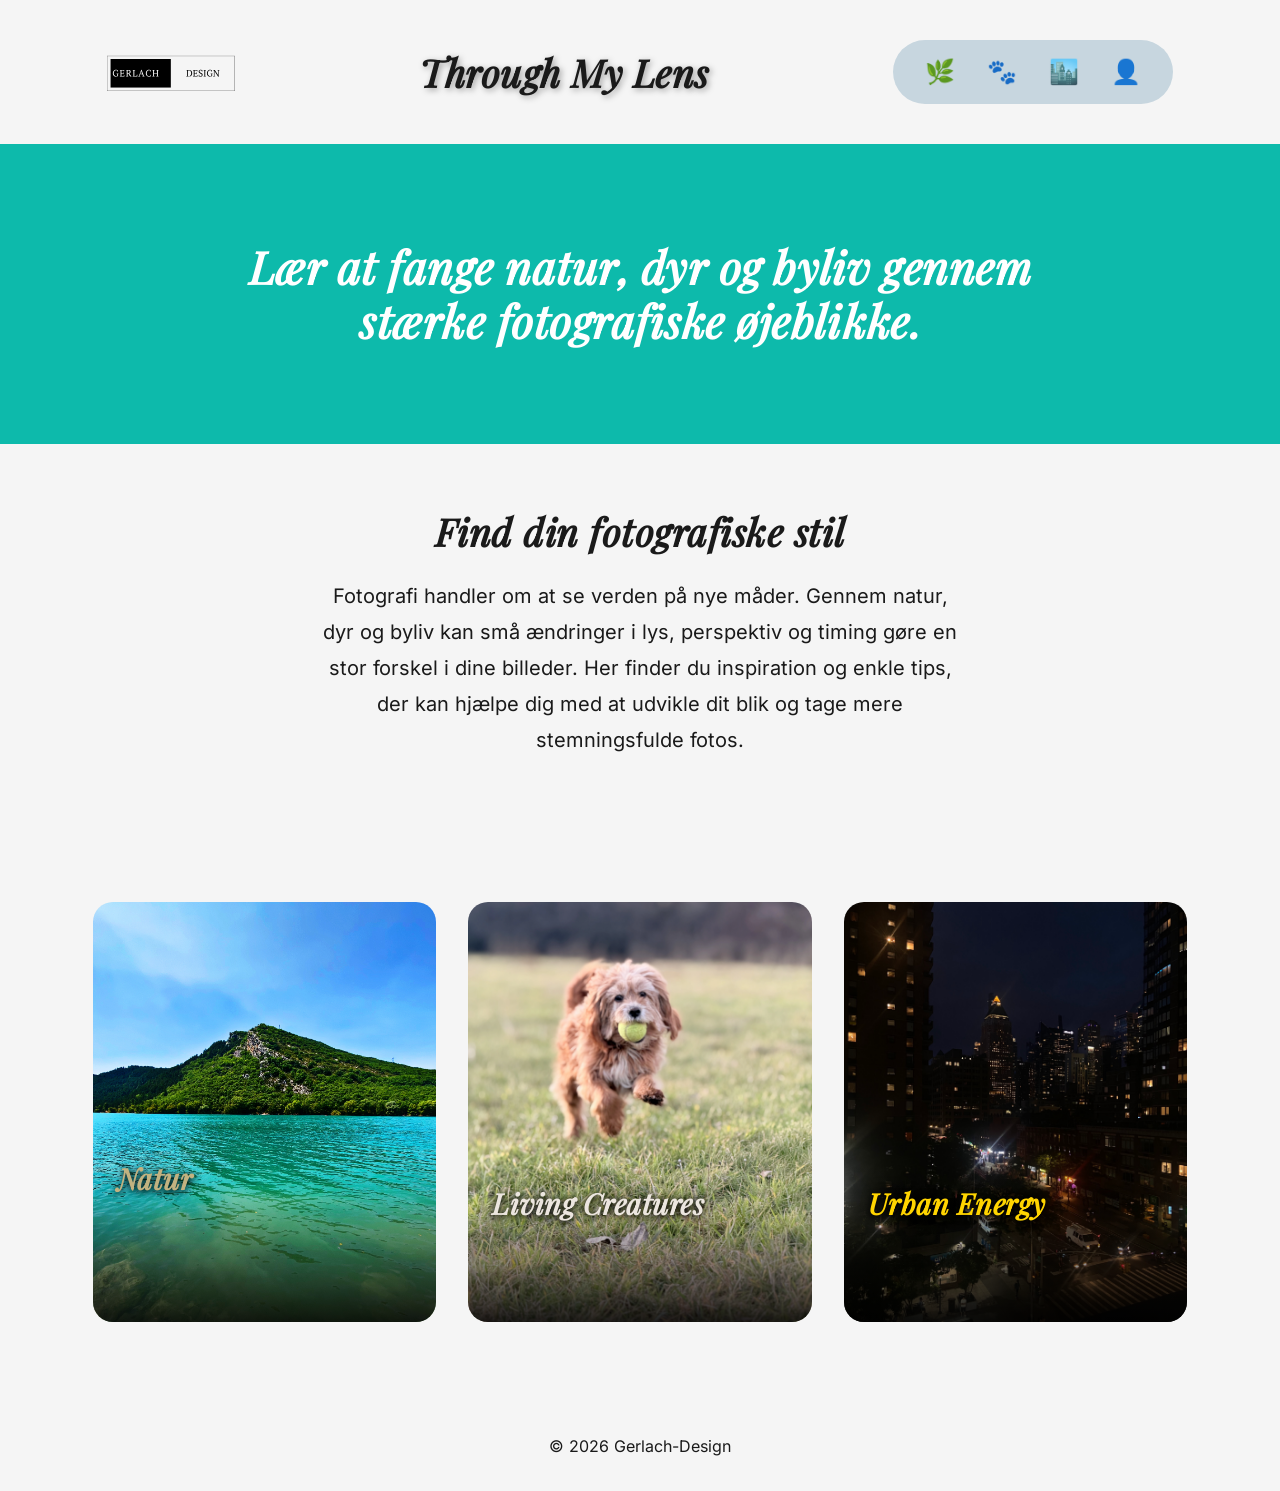
==== index.html @ 9f119507 "change for 2 css's to 4 and some other changes" ====
<!DOCTYPE html>
<html lang="da">
<head>
  <meta charset="UTF-8">
  <meta name="viewport" content="width=device-width, initial-scale=1.0">
  <meta name="robots" content="noindex, nofollow">
  <meta name="description" content="Through My Lens – A visual exploration of nature, living creatures and urban energy.">
  <title>Through My Lens</title>
  <link rel="stylesheet" href="css/general.css">
  <link rel="stylesheet" href="css/layout.css">
  <link rel="stylesheet" href="css/themes.css">
  <link rel="stylesheet" href="css/mobile.css">

  <link rel="icon" type="image/png" href="assets/imgs/favicon.png">
</head>
<body class="home">
<header class="main-header">

  <div class="container">

    <div class="header-inner">

    <div class="header-left">
<img src="assets/imgs/forside/Gerlach-Design.svg" 
class="site-logo">
</div>

<div class="header-center">
<h1><em>Through My Lens</em></h1>
</div>

<div class="header-right">
<button class="burger" id="burger">
☰
</button>
</div>

    <nav class="icon-nav" id="mobileNav">
    <a href="calm-nature.html" class="nav-item">🌿</a>
    <a href="living-creatures.html" class="nav-item">🐾</a>
    <a href="urban-energy.html" class="nav-item">🏙️</a>
    <a href="kontakt.html" class="nav-item">👤</a>
    </nav>

    </div>

</div>

</header>

<main>
  <section class="hero">
    <h2>Lær at fange natur, dyr og byliv gennem stærke fotografiske øjeblikke.</h2>
  </section>

  <section class="intro container">

<h2>Find din fotografiske stil</h2>

<p>
Fotografi handler om at se verden på nye måder. 
Gennem natur, dyr og byliv kan små ændringer i lys, perspektiv og timing gøre en stor forskel i dine billeder. 
Her finder du inspiration og enkle tips, der kan hjælpe dig med at udvikle dit blik og tage mere stemningsfulde fotos.
</p>

</section>


  <section class="cta-section">
  <div class="cta-grid container">

  <a href="calm-nature.html" class="cta-card">
  <img src="assets/imgs/forside/cta-cn.webp" alt="Natur landskab i naturligt lys">

  <div class="cta-overlay">
    <h2>Natur</h2>
    <p>Fang naturens stemning – lær at arbejde med lys, farver og komposition.</p>
    <span>→ Klik på billedet for at få tips og inspiration</span>
  </div>
</a>
<a href="living-creatures.html" class="cta-card">
  <img src="assets/imgs/forside/cta-lc.webp" alt="Hund i bevægelse i naturligt lys">

  <div class="cta-overlay">
    <h2>Living Creatures</h2>
    <p>Lær at tage levende dyrebilleder – også når motivet er i bevægelse.</p>
    <span>→ Klik på billedet for at få tips og inspiration</span>
  </div>
</a>

   <a href="urban-energy.html" class="cta-card">
  <img src="assets/imgs/forside/cta-ue.webp" alt="Byliv med arkitektur og lys">

  <div class="cta-overlay">
    <h2>Urban Energy</h2>
    <p>Find motiver i hverdagen og skab stærke billeder af byens energi.</p>
    <span>→ Klik på billedet for at få tips og inspiration</span>
  </div>
</a>

  </div>
</section>
</main>

<footer>

<p> &copy; 2026 Gerlach-Design  </p>

</footer>

<script src="js/script.js"></script>
</body>
</html>
---- css/general.css ----
/* RESET */

*{
margin:0;
padding:0;
box-sizing:border-box;
}

/* WEBFONTS */

@font-face {
font-family:"Inter";
src:url("../fonts/Inter-VariableFont_opsz,wght.woff") format("woff");
}

@font-face {
font-family:"Playfair Display";
src:url("../fonts/PlayfairDisplay-Italic-VariableFont_wght.woff") format("woff");
}

@font-face {
font-family:"Oswald";
src:url("../fonts/Oswald-VariableFont_wght.woff") format("woff");
}

/* BASE */

body{
font-family:'Inter',sans-serif;
line-height:1.6;
color:#1a1a1a;
background:#f5f5f5;
opacity:0;
transition:opacity 0.4s ease;
}

body.loaded{
opacity:1;
}

body.fade-out{
opacity:0;
}

/* BURGER BUTTON */

.burger {
display:none;
background:none;
border:none;
font-size:1.8rem;
cursor:pointer;
}
/* Burger default */
.burger{
font-size:1.8rem;
background:none;
border:none;
cursor:pointer;
}

/* Calm Nature */
.calm-nature .burger{
color:#C2B280;
}

/* Living Creatures */
.living-creatures .burger{
color:#C2B280;
}

/* Urban Energy */
.urban-energy .burger{
color:#FFD400;
}
/* TYPOGRAPHY */

h1,h2,h3{
font-family:'Playfair Display',serif;
font-weight:700;
line-height:1.2;
letter-spacing:0.5px;
}

p{
font-size:1rem;
font-weight:400;
}

/* HEADER TITLE */

.main-header h1{
font-size:2.4rem;
text-shadow:2px 2px 6px rgba(0,0,0,0.35);
}

/* HERO TEXT */

.hero h2{
font-size:2.8rem;
max-width:900px;
margin:0 auto;
}

/* CTA TEXT */

.cta-overlay h2{
font-size:1.8rem;
}

.cta-overlay span{
font-size:0.85rem;
font-weight:500;
}

/* CONTAINER */

.container{
width:90%;
max-width:1200px;
margin:0 auto;
}

/* NAV */

.nav-item{
font-size:1.5rem;
text-decoration:none;
transition:transform 0.3s ease;
}

.nav-item:hover{
transform:translateY(-3px) scale(1.1);
}

/* DIVIDER */

.section-divider{
border:none;
height:2px;
background-color:#3E5F4F;
opacity:0.5;
margin:5rem auto;
max-width:900px;
}
---- css/layout.css ----
html, body{
height:100%;
}

body{
display:flex;
flex-direction:column;
min-height:100vh;
}

main{
flex:1;
}

/* HEADER */

.main-header{
padding:2rem 3rem;
}

/* ================= */
/* HEADER LAYOUT */
/* ================= */

.main-header{
padding:2rem 3rem;
}

.header-inner{
display:flex;
align-items:center;
justify-content:space-between;
}

.header-left{
display:flex;
align-items:center;
}

.header-center{
text-align:center;
flex:1;
}

.header-right{
display:flex;
align-items:center;
justify-content:flex-end;
}

.site-logo{
height:80px;
display:block;
}

/* NAV BAR */

.icon-nav{
display:flex;
gap:2rem;
background:#c7d6df;
padding:0.8rem 2rem;
border-radius:50px;
}

/* HERO */

.hero{
padding:10rem 2rem;
text-align:center;
}

/* INTRO */

.intro{
max-width:650px;
margin:4rem auto;
text-align:center;
}

.intro h2{
font-size:2.4rem;
margin-bottom:1.5rem;
}

.intro p{
font-size:1.25rem;
line-height:1.8;
}
/* CTA GRID */

.cta-section{
padding:5rem 2rem;
}

.cta-grid{
display:grid;
grid-template-columns:repeat(auto-fit,minmax(280px,1fr));
gap:2rem;
}

/* CTA CARD */

.cta-card{
position:relative;
overflow:hidden;
border-radius:20px;
display:block;
text-decoration:none;
color:white;
}

/* IMAGE */

.cta-card img{
width:100%;
height:420px;
object-fit:cover;
display:block;
transition:transform 0.4s ease;
}

/* OVERLAY */

.cta-overlay{
position:absolute;
bottom:0;
left:0;
right:0;

padding:1.5rem;

background:linear-gradient(
to top,
rgba(0,0,0,0.85),
rgba(0,0,0,0.45),
rgba(0,0,0,0.15),
transparent
);
}
.cta-overlay h2{
text-shadow:
0 2px 6px rgba(0,0,0,0.9),
0 0 10px rgba(0,0,0,0.6);
}

/* HIDE TEXT INITIALLY */

.cta-overlay p,
.cta-overlay span{
opacity:0;
transform:translateY(15px);
transition:all 0.35s ease;
}

/* IMAGE ZOOM */

.cta-card:hover img{
transform:scale(1.05);
}

/* REVEAL TEXT */

.cta-card:hover .cta-overlay p,
.cta-card:hover .cta-overlay span{
opacity:1;
transform:translateY(0);
}
/* CTA title colors based on section */

.cta-card:nth-child(1) h2{
color:#C2B280; /* Calm Nature sand */
}

.cta-card:nth-child(2) h2{
color:#ECE6DF; /* Living Creatures brown */
}

.cta-card:nth-child(3) h2{
color:#FFD400; /* Urban Energy neon yellow */
}
/* GALLERY */

.gallery-grid{
display:grid;
grid-template-columns:repeat(3,1fr);
gap:0.6rem;
}

.gallery-grid img{
width:100%;
height:220px;
object-fit:cover;
border-radius:12px;
box-shadow:0 6px 18px rgba(0,0,0,0.25);
transition:transform 0.35s ease, box-shadow 0.35s ease;
}

.gallery-grid img:hover{
transform:scale(1.05);
box-shadow:0 12px 28px rgba(0,0,0,0.35);
}
.gallery-title{
text-align:center;
font-size:2rem;
margin-bottom:3rem;
}
/* PHOTO CARD */
/* GALLERY GRID */

.gallery-grid{
display:grid;
grid-template-columns:repeat(3, 1fr);
gap:1.2rem;
max-width:900px;
margin:0 auto;
}

/* IMAGE CARD */

.photo-card{
position:relative;
overflow:hidden;
border-radius:14px;
border:3px solid #6A7B5F;
}

/* IMAGE */

.photo-card img{
width:100%;
height:220px;
object-fit:cover;
display:block;
transition:transform 0.4s ease;
}
.photo-card img{
pointer-events:none;
}
/* HOVER */

.photo-card:hover img{
transform:scale(1.05);
}

/* FOOTER */

footer{
text-align:center;
padding:2rem;
}

/* GALLERY CARD */

/* GALLERY CARD */

.photo-card{
position:relative;
overflow:hidden;
border-radius:12px;
}

/* IMAGE */

.photo-card img{
width:100%;
height:220px;
object-fit:cover;
display:block;
transition:transform 0.4s ease;
}

/* OVERLAY */

.photo-card .cta-overlay{
position:absolute;
bottom:0;
left:0;
right:0;

padding:1rem;

background:linear-gradient(
to top,
rgba(0,0,0,0.85),
rgba(0,0,0,0.35),
transparent
);
}

/* TEXT INITIAL STATE */

.photo-card .cta-overlay h3,
.photo-card .cta-overlay p{
opacity:0;
transform:translateY(10px);
transition:all 0.35s ease;
color:white;
}

/* HOVER REVEAL */

.photo-card:hover .cta-overlay h3,
.photo-card:hover .cta-overlay p{
opacity:1;
transform:translateY(0);
}

/* IMAGE ZOOM */

.photo-card:hover img{
transform:scale(1.05);
}

/* ---------------- */
/* KONTAKT SIDE     */
/* ---------------- */

.contact-layout{
display:grid;
grid-template-columns:260px 1fr;
gap:3rem;
max-width:900px;
margin:3rem auto;
align-items:start;
}

/* SIDEBAR */

.contact-sidebar{
display:flex;
flex-direction:column;
align-items:center;
gap:1.5rem;
max-width:260px;
margin:0 auto;
margin-top:1rem;
}

/* PROFILE IMAGE */

.contact-profile{
width:100%;
border-radius:12px;
border:3px solid #dcdcdc;
padding:6px;
}

/* ABOUT BOX */

.contact-about{
width:100%;
background:#7b7b7b;

border-radius:14px;

padding:2rem 1.8rem;

text-align:center;

color:#111;

box-shadow:0 6px 18px rgba(0,0,0,0.15);
}

.contact-about h2{
margin-bottom:1rem;
font-size:1.6rem;
}

.contact-about p{
font-size:0.8rem;
line-height:1.7;
max-width:220px;
margin:0 auto;
}



/* FORM BOX */

.contact-form-wrapper{
border:3px solid #6e6e6e;
border-radius:12px;
padding:3rem;
max-width:520px;
width:100%;
background:white;
box-shadow:0 8px 24px rgba(0,0,0,0.12);
}

/* FORM */

.contact-form{
display:flex;
flex-direction:column;
align-items:center;
}

/* INPUTS */

.contact-form input,
.contact-form textarea{
width:380px;
padding:14px;
margin:18px 0;
border-radius:10px;
border:3px solid #c22a0e;
background:#ff3b12;
color:white;
text-align:center;
}

/* BUTTON */

.contact-form button{
width:200px;
padding:12px;
margin-top:16px;
border:none;
border-radius:6px;
background:#ff3b12;
color:white;
font-size:1rem;
cursor:pointer;
}

.contact-form button:hover{
background:#d72f0b;
}
.contact-form button:hover{
background:#099b8f;
}
/* PAGE INTRO SECTIONS */

.page-intro{
max-width:900px;
margin:6rem auto;
text-align:center;
padding:0 2rem;
}

.page-intro p{
font-size:1.55rem;
line-height:1.9;
margin-bottom:2rem;
max-width:760px;
margin-left:auto;
margin-right:auto;
}

.page-intro p:first-child{
font-size:1.75rem;
font-weight:500;
}

/* NYC EASTER EGG */

#nyc-secret{
position:fixed;
bottom:40px;
left:50%;
transform:translateX(-50%) translateY(100px);
background:#FFD400;
color:#1E1E1E;
padding:1rem 2rem;
border-radius:30px;
opacity:0;
transition:all 0.4s ease;
z-index:999;
}

#nyc-secret.show{
opacity:1;
transform:translateX(-50%) translateY(0);
}

#secret-close{
background:none;
border:none;
font-size:1rem;
cursor:pointer;
font-weight:bold;
}
.nyc-photo.found{
outline:3px solid #FFD400;
transform:scale(1.03);
}
/* TIPS BOX LAYOUT */

.tips{
max-width:700px;
margin:4rem auto;
padding:3rem 4rem;

border-radius:16px;

line-height:1.8;
}

.tips h2{
margin-bottom:2rem;
}

.tips ol{
padding-left:1.4rem;
}

.tips li{
margin-bottom:1rem;
}

.popup{
position:fixed;
bottom:40px;
right:40px;

background:#1e1e1e;
color:white;

padding:1rem 1.5rem;
border-radius:8px;

opacity:0;
transform:translateY(20px);

transition:all 0.3s ease;
pointer-events:none;
}

.popup.show{
opacity:1;
transform:translateY(0);
}
---- css/themes.css ----
/* FRONT PAGE HERO */

.home .hero{
background-color:#0DBAAB;
color:white;
padding:6rem 0;
text-align:center;
}

/* CALM NATURE */

body.calm-nature{
background:#C7E3CF;
color:#1e1e1e;
}

.calm-nature .main-header{
background:#064D00;
}
.nature-intro{
max-width:900px;
margin:5rem auto;
text-align:center;
}
.nature-intro p{
line-height:1.7;
margin-bottom:1.2rem;
}
.calm-nature h1{
color:#C2B280;
}

.calm-nature .gallery-grid img{
border:3px solid #7A9A7E;
}

.calm-nature footer{
background:#064D00;
color:#C2B280;
}

.calm-nature .hero{
text-align:center;
}

.calm-nature .hero h2{
margin:0 auto;
max-width:900px;
}

/* CALM NATURE TIPS */

.calm-nature .tips{
background:#064D00;
color:#C2B280;
}

.calm-nature .tips h2{
color:#C2B280;
}

/* LIVING CREATURES */

body.living-creatures{
background:#C7B299;
color:#5B4636;
}

.living-creatures .main-header{
background:#5B4636;
}

.living-creatures h1{
color:#C2B280;
}

.living-creatures .gallery-grid img{
border:3px solid #6A7B5F;
}

/* LIVING CREATURES TIPS */

.living-creatures .tips{
background:#5B4636;
color:#ECE6DF;
}

.living-creatures .tips h2{
color:#C2B280;
}

/* URBAN ENERGY */

body.urban-energy{
background:#2F80ED;
color:white;
}

.urban-energy .main-header{
background:#1E1E1E;
}

.urban-energy h1{
font-family:'Oswald',sans-serif;
letter-spacing:1px;
text-transform:uppercase;
font-size:3rem;
color:#FFD400;
}

.urban-energy h2{
font-family:'Oswald',sans-serif;
color:#FFD400;
}

.urban-energy .section-divider{
background:#FFD400;
}

/* URBAN ENERGY TIPS */

.urban-energy .tips{
background:#1E1E1E;
color:#FF8C42;
}

.urban-energy .tips h2{
color:#FFD400;
}


/* URBAN ENERGY INTRO */

.urban-energy .page-intro{
color:#FF8C42;
}


/* CONTACT PAGE */

.contact-layout{
display:grid;
grid-template-columns:300px 1fr;
gap:8rem;
margin-top:6rem;
align-items:start;
}

.contact-sidebar{
display:flex;
flex-direction:column;
align-items:center;
}

.contact-profile{
width:220px;
border-radius:12px;
border:3px solid #dcdcdc;
padding:6px;
}

.contact-about{
width:220px;
height:220px;
background:#7b7b7b;
margin-top:1.5rem;
border-radius:10px;
padding:1rem;
text-align:center;
}

.contact-form-wrapper{
border:4px solid #6e6e6e;
border-radius:10px;
padding:4rem 5rem;
max-width:700px;
margin:0 auto;
background:white;
}

.contact-form{
display:flex;
flex-direction:column;
align-items:center;
}
---- css/mobile.css ----
@media (max-width:768px){

.main-header{
padding:1.5rem 1rem;
}

.hero{
padding:4rem 1rem;
}
@media (max-width:768px){

/* hide desktop nav */
.icon-nav{
display:none;
}

/* show menu when burger clicked */
.icon-nav.show{
display:flex;
flex-direction:column;
position:absolute;
top:80px;
right:15px;
background:#c7d6df;
padding:1.2rem;
border-radius:10px;
box-shadow:0 10px 25px rgba(0,0,0,0.15);
}

/* show burger */
.burger{
display:block;
}

}
.hero h2{
font-size:1.4rem;
line-height:1.4;
}

.cta-grid{
grid-template-columns:1fr;
gap:1.5rem;
}

.cta-card img{
height:460px;
}

.gallery-grid{
grid-template-columns:1fr 1fr;
}

.gallery-grid img{
height:260px;
}

.intro{
padding:0 1.5rem;
}

.site-logo{
height:75px;
}

.nav-item{
font-size:1.3rem;
}

/* burger only on mobile */

.burger{
display:block;
}

}
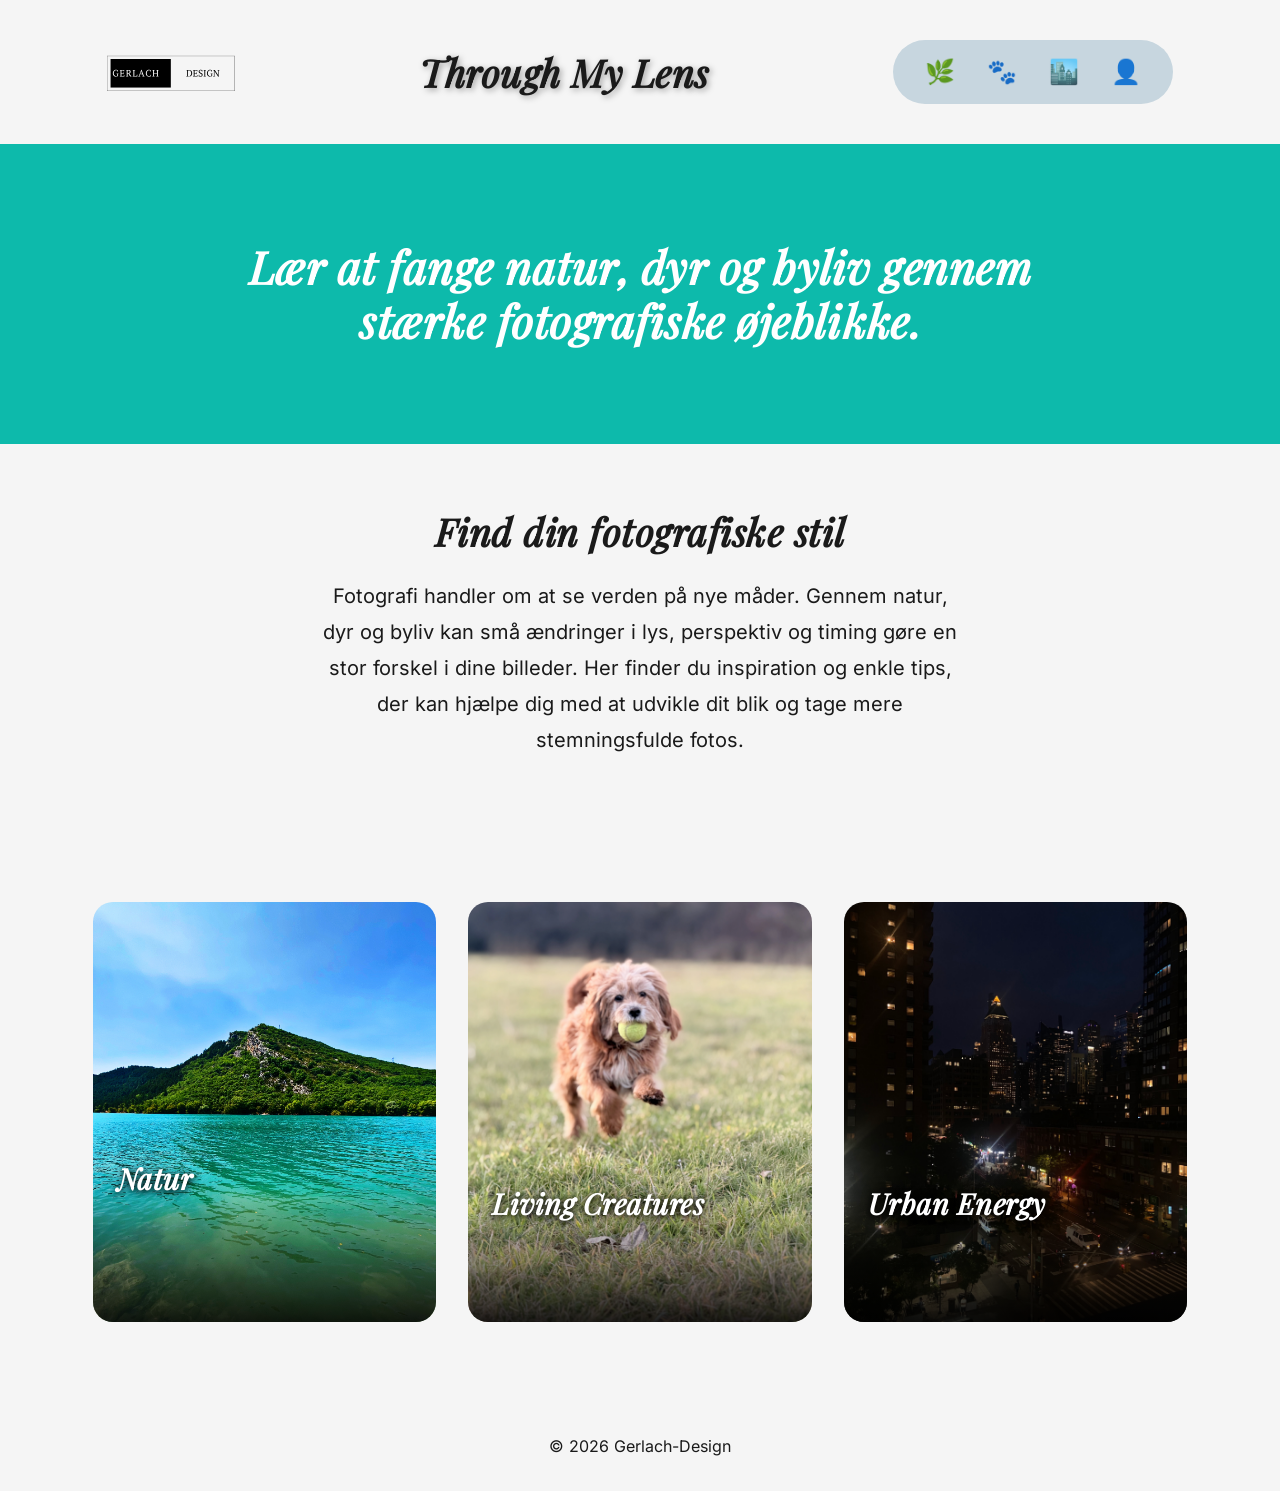
==== commit fcf09a0a: "lighthouse fixes" ====
--- a/index.html
+++ b/index.html
@@ -6,10 +6,8 @@
   <meta name="robots" content="noindex, nofollow">
   <meta name="description" content="Through My Lens – A visual exploration of nature, living creatures and urban energy.">
   <title>Through My Lens</title>
-  <link rel="stylesheet" href="css/general.css">
-  <link rel="stylesheet" href="css/layout.css">
+  <link rel="stylesheet" href="css/base.css">
   <link rel="stylesheet" href="css/themes.css">
-  <link rel="stylesheet" href="css/mobile.css">
 
   <link rel="icon" type="image/png" href="assets/imgs/favicon.png">
 </head>
--- a/css/base.css
+++ b/css/base.css
@@ -0,0 +1,695 @@
+/* RESET */
+
+*{
+margin:0;
+padding:0;
+box-sizing:border-box;
+}
+
+/* WEBFONTS */
+
+@font-face {
+font-family:"Inter";
+src:url("../fonts/Inter-VariableFont_opsz,wght.woff") format("woff");
+}
+
+@font-face {
+font-family:"Playfair Display";
+src:url("../fonts/PlayfairDisplay-Italic-VariableFont_wght.woff") format("woff");
+}
+
+@font-face {
+font-family:"Oswald";
+src:url("../fonts/Oswald-VariableFont_wght.woff") format("woff");
+}
+
+/* BASE */
+
+body{
+font-family:'Inter',sans-serif;
+line-height:1.6;
+color:#1a1a1a;
+background:#f5f5f5;
+opacity:0;
+transition:opacity 0.4s ease;
+}
+
+body.loaded{
+opacity:1;
+}
+
+body.fade-out{
+opacity:0;
+}
+
+/* BURGER BUTTON */
+
+.burger {
+display:none;
+background:none;
+border:none;
+font-size:1.8rem;
+cursor:pointer;
+}
+/* Burger default */
+.burger{
+font-size:1.8rem;
+background:none;
+border:none;
+cursor:pointer;
+}
+
+/* Calm Nature */
+.calm-nature .burger{
+color:#C2B280;
+}
+
+/* Living Creatures */
+.living-creatures .burger{
+color:#C2B280;
+}
+
+/* Urban Energy */
+.urban-energy .burger{
+color:#FFD400;
+}
+/* TYPOGRAPHY */
+
+h1,h2,h3{
+font-family:'Playfair Display',serif;
+font-weight:700;
+line-height:1.2;
+letter-spacing:0.5px;
+}
+
+p{
+font-size:1rem;
+font-weight:400;
+}
+
+/* HEADER TITLE */
+
+.main-header h1{
+font-size:2.4rem;
+text-shadow:2px 2px 6px rgba(0,0,0,0.35);
+}
+
+/* HERO TEXT */
+
+.hero h2{
+font-size:2.8rem;
+max-width:900px;
+margin:0 auto;
+}
+
+/* CTA TEXT */
+
+.cta-overlay h2{
+font-size:1.8rem;
+}
+
+.cta-overlay span{
+font-size:0.85rem;
+font-weight:500;
+}
+
+/* CONTAINER */
+
+.container{
+width:90%;
+max-width:1200px;
+margin:0 auto;
+}
+
+/* NAV */
+
+.nav-item{
+font-size:1.5rem;
+text-decoration:none;
+transition:transform 0.3s ease;
+}
+
+.nav-item:hover{
+transform:translateY(-3px) scale(1.1);
+}
+
+/* DIVIDER */
+
+.section-divider{
+border:none;
+height:2px;
+background-color:#3E5F4F;
+opacity:0.5;
+margin:5rem auto;
+max-width:900px;
+}
+
+/* ========================= */
+/* PAGE STRUCTURE            */
+/* ========================= */
+
+html, body{
+height:100%;
+}
+
+body{
+display:flex;
+flex-direction:column;
+min-height:100vh;
+}
+
+main{
+flex:1;
+}
+
+footer{
+text-align:center;
+padding:2rem;
+}
+
+/* ========================= */
+/* HEADER                    */
+/* ========================= */
+
+.main-header{
+padding:2rem 3rem;
+}
+
+.header-inner{
+display:flex;
+align-items:center;
+justify-content:space-between;
+}
+
+.header-left{
+display:flex;
+align-items:center;
+}
+
+.header-center{
+text-align:center;
+flex:1;
+}
+
+.header-right{
+display:flex;
+align-items:center;
+justify-content:flex-end;
+}
+
+.site-logo{
+height:80px;
+display:block;
+}
+
+/* ========================= */
+/* NAVIGATION                */
+/* ========================= */
+
+.icon-nav{
+display:flex;
+gap:2rem;
+background:#c7d6df;
+padding:0.8rem 2rem;
+border-radius:50px;
+}
+
+/* ========================= */
+/* HERO                      */
+/* ========================= */
+
+.hero{
+padding:10rem 2rem;
+text-align:center;
+}
+
+/* ========================= */
+/* INTRO SECTIONS            */
+/* ========================= */
+
+.intro{
+max-width:650px;
+margin:4rem auto;
+text-align:center;
+}
+
+.intro h2{
+font-size:2.4rem;
+margin-bottom:1.5rem;
+}
+
+.intro p{
+font-size:1.25rem;
+line-height:1.8;
+}
+
+.page-intro{
+max-width:900px;
+margin:6rem auto;
+text-align:center;
+padding:0 2rem;
+}
+
+.page-intro p{
+font-size:1.55rem;
+line-height:1.9;
+margin-bottom:2rem;
+max-width:760px;
+margin-left:auto;
+margin-right:auto;
+}
+
+.page-intro p:first-child{
+font-size:1.75rem;
+font-weight:500;
+}
+
+/* ========================= */
+/* CTA SECTION               */
+/* ========================= */
+
+.cta-section{
+padding:5rem 2rem;
+}
+
+.cta-grid{
+display:grid;
+grid-template-columns:repeat(auto-fit,minmax(280px,1fr));
+gap:2rem;
+}
+
+.cta-card{
+position:relative;
+overflow:hidden;
+border-radius:20px;
+display:block;
+text-decoration:none;
+color:white;
+}
+
+.cta-card img{
+width:100%;
+height:420px;
+object-fit:cover;
+display:block;
+transition:transform 0.4s ease;
+}
+
+.cta-overlay{
+position:absolute;
+bottom:0;
+left:0;
+right:0;
+
+padding:1.5rem;
+
+background:linear-gradient(
+to top,
+rgba(0,0,0,0.85),
+rgba(0,0,0,0.45),
+rgba(0,0,0,0.15),
+transparent
+);
+}
+
+.cta-overlay h2{
+text-shadow:
+0 2px 6px rgba(0,0,0,0.9),
+0 0 10px rgba(0,0,0,0.6);
+}
+
+/* Hide text initially */
+
+.cta-overlay p,
+.cta-overlay span{
+opacity:0;
+transform:translateY(15px);
+transition:all 0.35s ease;
+}
+
+/* Hover */
+
+.cta-card:hover img{
+transform:scale(1.05);
+}
+
+.cta-card:hover .cta-overlay p,
+.cta-card:hover .cta-overlay span{
+opacity:1;
+transform:translateY(0);
+}
+
+/* ========================= */
+/* GALLERY                   */
+/* ========================= */
+
+.gallery-title{
+text-align:center;
+font-size:2rem;
+margin-bottom:3rem;
+}
+
+.gallery-grid{
+display:grid;
+grid-template-columns:repeat(3, 1fr);
+gap:1.2rem;
+max-width:900px;
+margin:0 auto;
+}
+
+/* ========================= */
+/* GALLERY CARD              */
+/* ========================= */
+
+.photo-card{
+position:relative;
+overflow:hidden;
+border-radius:18px;
+border:3px solid;
+transition:border-color 0.25s ease, transform 0.25s ease;
+}
+
+/* IMAGE */
+
+.photo-card img{
+width:100%;
+height:220px;
+object-fit:cover;
+display:block;
+transition:transform 0.4s ease;
+pointer-events:none;
+border-radius:inherit;
+}
+
+/* HOVER */
+
+.photo-card:hover img{
+transform:scale(1.05);
+}
+
+/* Overlay */
+
+.photo-card .cta-overlay{
+position:absolute;
+bottom:0;
+left:0;
+right:0;
+
+padding:1rem;
+
+background:linear-gradient(
+to top,
+rgba(0,0,0,0.85),
+rgba(0,0,0,0.35),
+transparent
+);
+}
+
+/* Hidden text */
+
+.photo-card .cta-overlay h3,
+.photo-card .cta-overlay p{
+opacity:0;
+transform:translateY(10px);
+transition:all 0.35s ease;
+color:white;
+}
+
+/* Reveal */
+
+.photo-card:hover .cta-overlay h3,
+.photo-card:hover .cta-overlay p{
+opacity:1;
+transform:translateY(0);
+}
+
+/* ========================= */
+/* TIPS SECTION              */
+/* ========================= */
+
+.tips{
+max-width:700px;
+margin:4rem auto;
+padding:3rem 4rem;
+border-radius:16px;
+line-height:1.8;
+}
+
+.tips h2{
+margin-bottom:2rem;
+}
+
+.tips ol{
+padding-left:1.4rem;
+}
+
+.tips li{
+margin-bottom:1rem;
+}
+
+/* ========================= */
+/* CONTACT PAGE              */
+/* ========================= */
+
+.contact-layout{
+display:grid;
+grid-template-columns:260px 1fr;
+gap:3rem;
+max-width:900px;
+margin:3rem auto;
+align-items:start;
+}
+
+/* Sidebar */
+
+.contact-sidebar{
+display:flex;
+flex-direction:column;
+align-items:center;
+gap:1.5rem;
+max-width:260px;
+margin:0 auto;
+margin-top:1rem;
+}
+
+.contact-profile{
+width:100%;
+border-radius:12px;
+border:3px solid #dcdcdc;
+padding:6px;
+}
+
+/* About box */
+
+.contact-about{
+width:100%;
+background:#7b7b7b;
+
+border-radius:14px;
+padding:2rem 1.8rem;
+
+text-align:center;
+color:#111;
+
+box-shadow:0 6px 18px rgba(0,0,0,0.15);
+}
+
+.contact-about h2{
+margin-bottom:1rem;
+font-size:1.6rem;
+}
+
+.contact-about p{
+font-size:0.8rem;
+line-height:1.7;
+max-width:220px;
+margin:0 auto;
+}
+
+/* Form */
+
+.contact-form-wrapper{
+border:3px solid #6e6e6e;
+border-radius:12px;
+padding:3rem;
+max-width:520px;
+width:100%;
+background:white;
+box-shadow:0 8px 24px rgba(0,0,0,0.12);
+}
+
+.contact-form{
+display:flex;
+flex-direction:column;
+align-items:center;
+}
+
+.contact-form input,
+.contact-form textarea{
+width:380px;
+padding:14px;
+margin:18px 0;
+border-radius:10px;
+border:3px solid #c22a0e;
+background:#ff3b12;
+color:white;
+text-align:center;
+}
+
+.contact-form button{
+width:200px;
+padding:12px;
+margin-top:16px;
+border:none;
+border-radius:6px;
+background:#ff3b12;
+color:white;
+font-size:1rem;
+cursor:pointer;
+}
+
+.contact-form button:hover{
+background:#d72f0b;
+}
+
+/* ========================= */
+/* POPUP                     */
+/* ========================= */
+
+.popup{
+position:fixed;
+bottom:40px;
+right:40px;
+
+background:#1e1e1e;
+color:white;
+
+padding:1rem 1.5rem;
+border-radius:8px;
+
+opacity:0;
+transform:translateY(20px);
+
+transition:all 0.3s ease;
+pointer-events:none;
+}
+
+.popup.show{
+opacity:1;
+transform:translateY(0);
+}
+
+/* ========================= */
+/* NYC EASTER EGG            */
+/* ========================= */
+
+#nyc-secret{
+position:fixed;
+bottom:40px;
+left:50%;
+transform:translateX(-50%) translateY(100px);
+
+background:#FFD400;
+color:#1E1E1E;
+
+padding:1rem 2rem;
+border-radius:30px;
+
+opacity:0;
+transition:all 0.4s ease;
+z-index:999;
+}
+
+#nyc-secret.show{
+opacity:1;
+transform:translateX(-50%) translateY(0);
+}
+
+#secret-close{
+background:none;
+border:none;
+font-size:1rem;
+cursor:pointer;
+font-weight:bold;
+}
+
+.nyc-photo.found{
+outline:3px solid #FFD400;
+transform:scale(1.03);
+}
+@media (max-width:768px){
+
+.main-header{
+padding:1.5rem 1rem;
+}
+
+.hero{
+padding:4rem 1rem;
+}
+@media (max-width:768px){
+
+/* hide desktop nav */
+.icon-nav{
+display:none;
+}
+
+/* show menu when burger clicked */
+.icon-nav.show{
+display:flex;
+flex-direction:column;
+position:absolute;
+top:80px;
+right:15px;
+background:#c7d6df;
+padding:1.2rem;
+border-radius:10px;
+box-shadow:0 10px 25px rgba(0,0,0,0.15);
+}
+
+/* show burger */
+.burger{
+display:block;
+}
+
+}
+.hero h2{
+font-size:1.4rem;
+line-height:1.4;
+}
+
+.cta-grid{
+grid-template-columns:1fr;
+gap:1.5rem;
+}
+
+.cta-card img{
+height:460px;
+}
+
+.gallery-grid{
+grid-template-columns:1fr 1fr;
+}
+
+.gallery-grid img{
+height:260px;
+}
+
+.intro{
+padding:0 1.5rem;
+}
+
+.site-logo{
+height:75px;
+}
+
+.nav-item{
+font-size:1.3rem;
+}
+
+/* burger only on mobile */
+
+.burger{
+display:block;
+}
+
+}
--- a/css/themes.css
+++ b/css/themes.css
@@ -47,6 +47,9 @@
 margin:0 auto;
 max-width:900px;
 }
+.calm-nature .gallery-grid img{
+border-color:#7A9A7E;
+}
 
 /* CALM NATURE TIPS */
 
@@ -78,6 +81,7 @@
 border:3px solid #6A7B5F;
 }
 
+
 /* LIVING CREATURES TIPS */
 
 .living-creatures .tips{
@@ -88,7 +92,9 @@
 .living-creatures .tips h2{
 color:#C2B280;
 }
-
+.living-creatures .gallery-grid img{
+border-color:#6A7B5F;
+}
 /* URBAN ENERGY */
 
 body.urban-energy{
@@ -116,7 +122,13 @@
 .urban-energy .section-divider{
 background:#FFD400;
 }
-
+.urban-energy .photo-card{
+border-color:#4F5D75;
+}
+.urban-energy .photo-card:hover{
+border-color:#FFD400;
+box-shadow:0 0 12px rgba(255,212,0,0.5);
+}
 /* URBAN ENERGY TIPS */
 
 .urban-energy .tips{
@@ -135,7 +147,9 @@
 color:#FF8C42;
 }
 
-
+.urban-energy .gallery-grid img{
+border-color:#4F5D75;
+}
 /* CONTACT PAGE */
 
 .contact-layout{
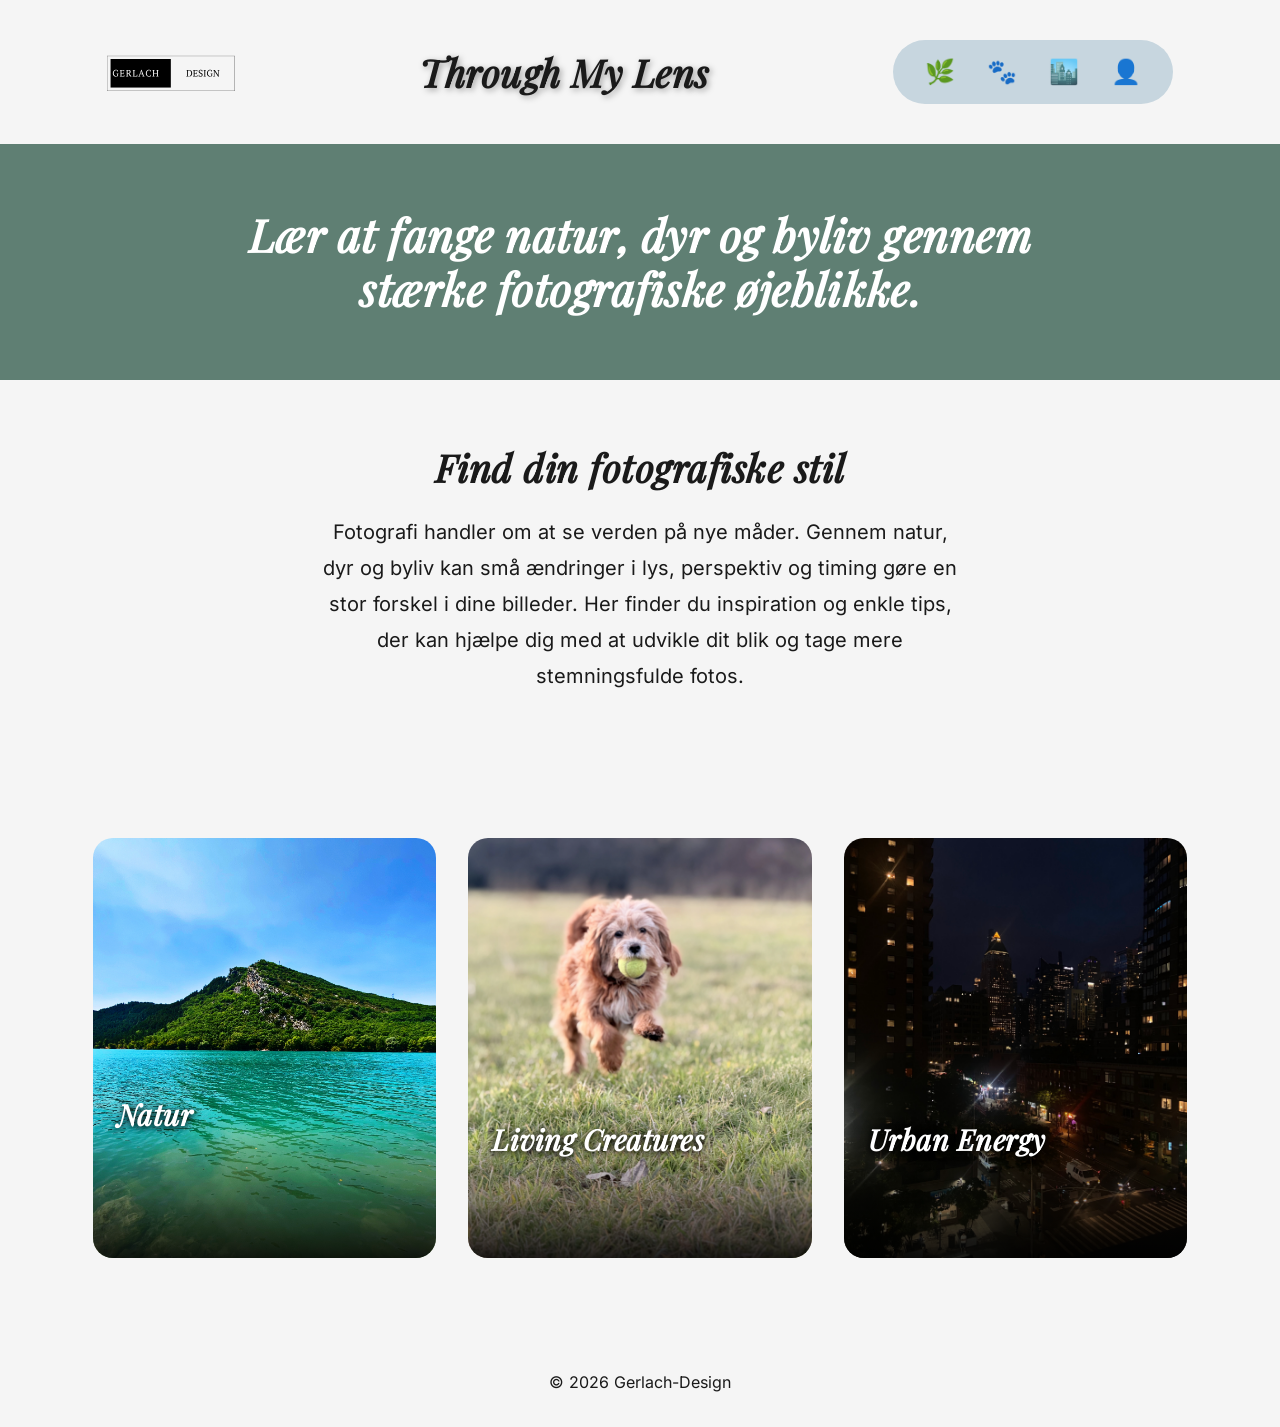
==== commit 853ba2e9: "ændring af farve og alt tekst på logo" ====
--- a/index.html
+++ b/index.html
@@ -8,8 +8,7 @@
   <title>Through My Lens</title>
   <link rel="stylesheet" href="css/base.css">
   <link rel="stylesheet" href="css/themes.css">
-
-  <link rel="icon" type="image/png" href="assets/imgs/favicon.png">
+  <link rel="icon" type="image/png" href="assets/imgs/favicon.png" alt= Logo>
 </head>
 <body class="home">
 <header class="main-header">
@@ -68,7 +67,7 @@
   <div class="cta-grid container">
 
   <a href="calm-nature.html" class="cta-card">
-  <img src="assets/imgs/forside/cta-cn.webp" alt="Natur landskab i naturligt lys">
+  <img src="assets/imgs/forside/cta-cn.webp" alt="Natur landskab i naturligt lys" width="600" height="400">
 
   <div class="cta-overlay">
     <h2>Natur</h2>
@@ -77,7 +76,7 @@
   </div>
 </a>
 <a href="living-creatures.html" class="cta-card">
-  <img src="assets/imgs/forside/cta-lc.webp" alt="Hund i bevægelse i naturligt lys">
+  <img src="assets/imgs/forside/cta-lc.webp" alt="Hund i bevægelse i naturligt lys" width="600" height="400">
 
   <div class="cta-overlay">
     <h2>Living Creatures</h2>
@@ -87,7 +86,7 @@
 </a>
 
    <a href="urban-energy.html" class="cta-card">
-  <img src="assets/imgs/forside/cta-ue.webp" alt="Byliv med arkitektur og lys">
+  <img src="assets/imgs/forside/cta-ue.webp" alt="Byliv med arkitektur og lys" width="600" height="400">
 
   <div class="cta-overlay">
     <h2>Urban Energy</h2>
@@ -106,6 +105,7 @@
 
 </footer>
 
-<script src="js/script.js"></script>
+<script src="js/main.js"></script>
+<script src="js/transitions.js"></script>
 </body>
 </html>
--- a/css/base.css
+++ b/css/base.css
@@ -30,12 +30,8 @@
 line-height:1.6;
 color:#1a1a1a;
 background:#f5f5f5;
-opacity:0;
+opacity:1;
 transition:opacity 0.4s ease;
-}
-
-body.loaded{
-opacity:1;
 }
 
 body.fade-out{
@@ -222,7 +218,9 @@
 padding:10rem 2rem;
 text-align:center;
 }
-
+.hero{
+opacity:1;
+}
 /* ========================= */
 /* INTRO SECTIONS            */
 /* ========================= */
--- a/css/themes.css
+++ b/css/themes.css
@@ -1,9 +1,9 @@
 /* FRONT PAGE HERO */
 
-.home .hero{
-background-color:#0DBAAB;
+.hero{
+background:#5f7f73;   /* darker green */
 color:white;
-padding:6rem 0;
+padding:4rem 2rem;
 text-align:center;
 }
 
